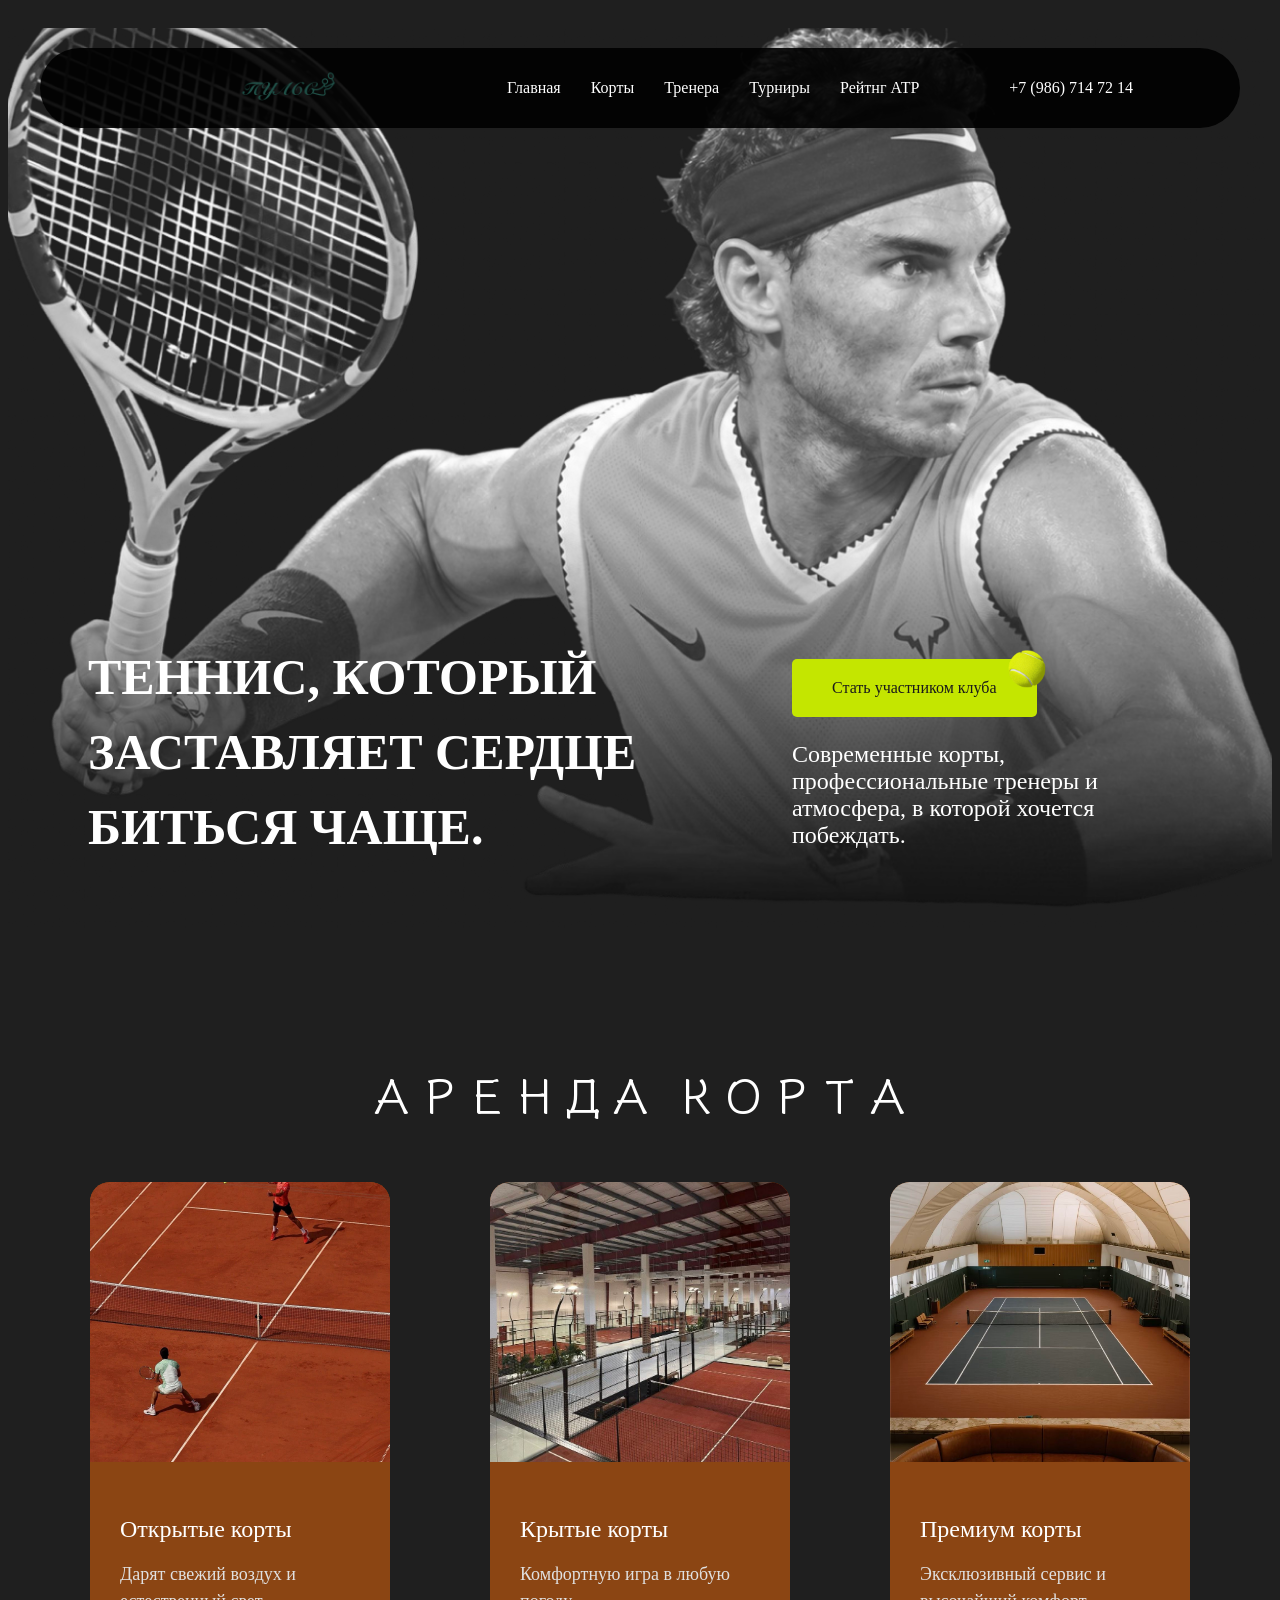
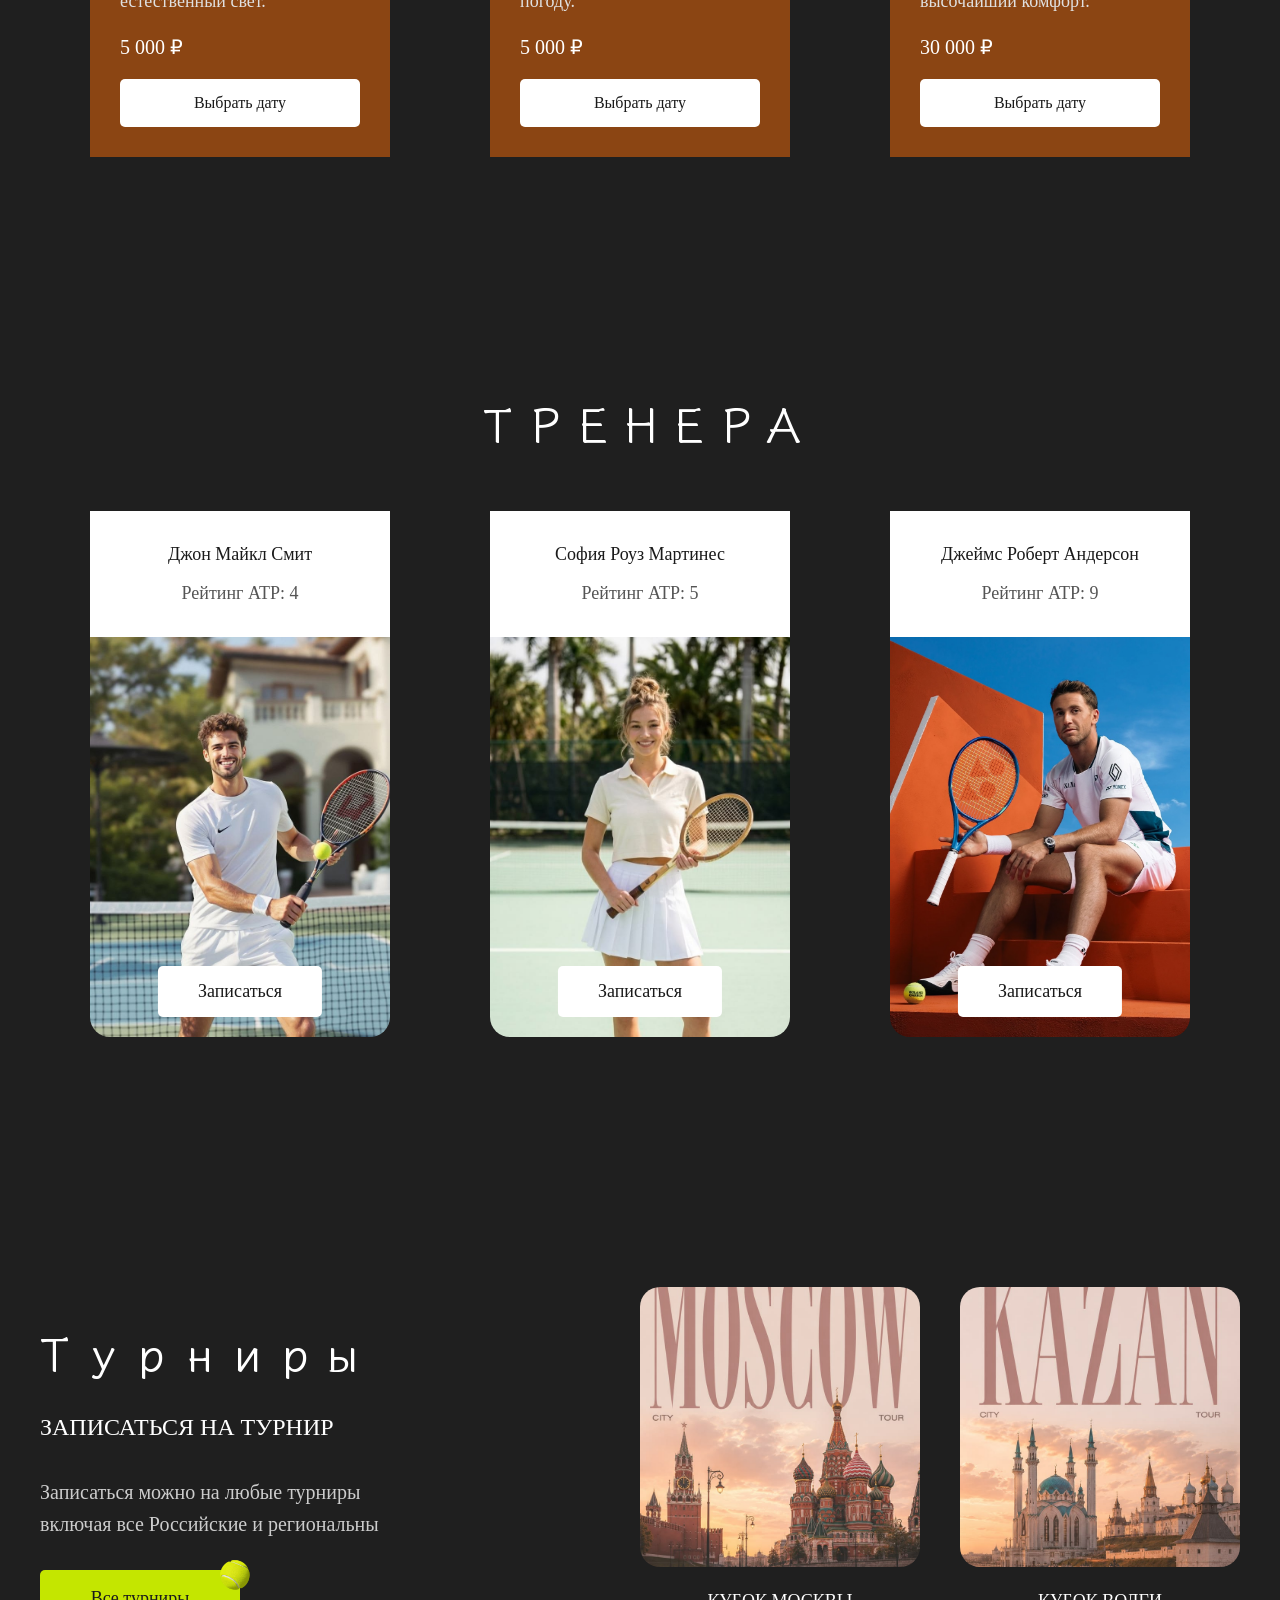
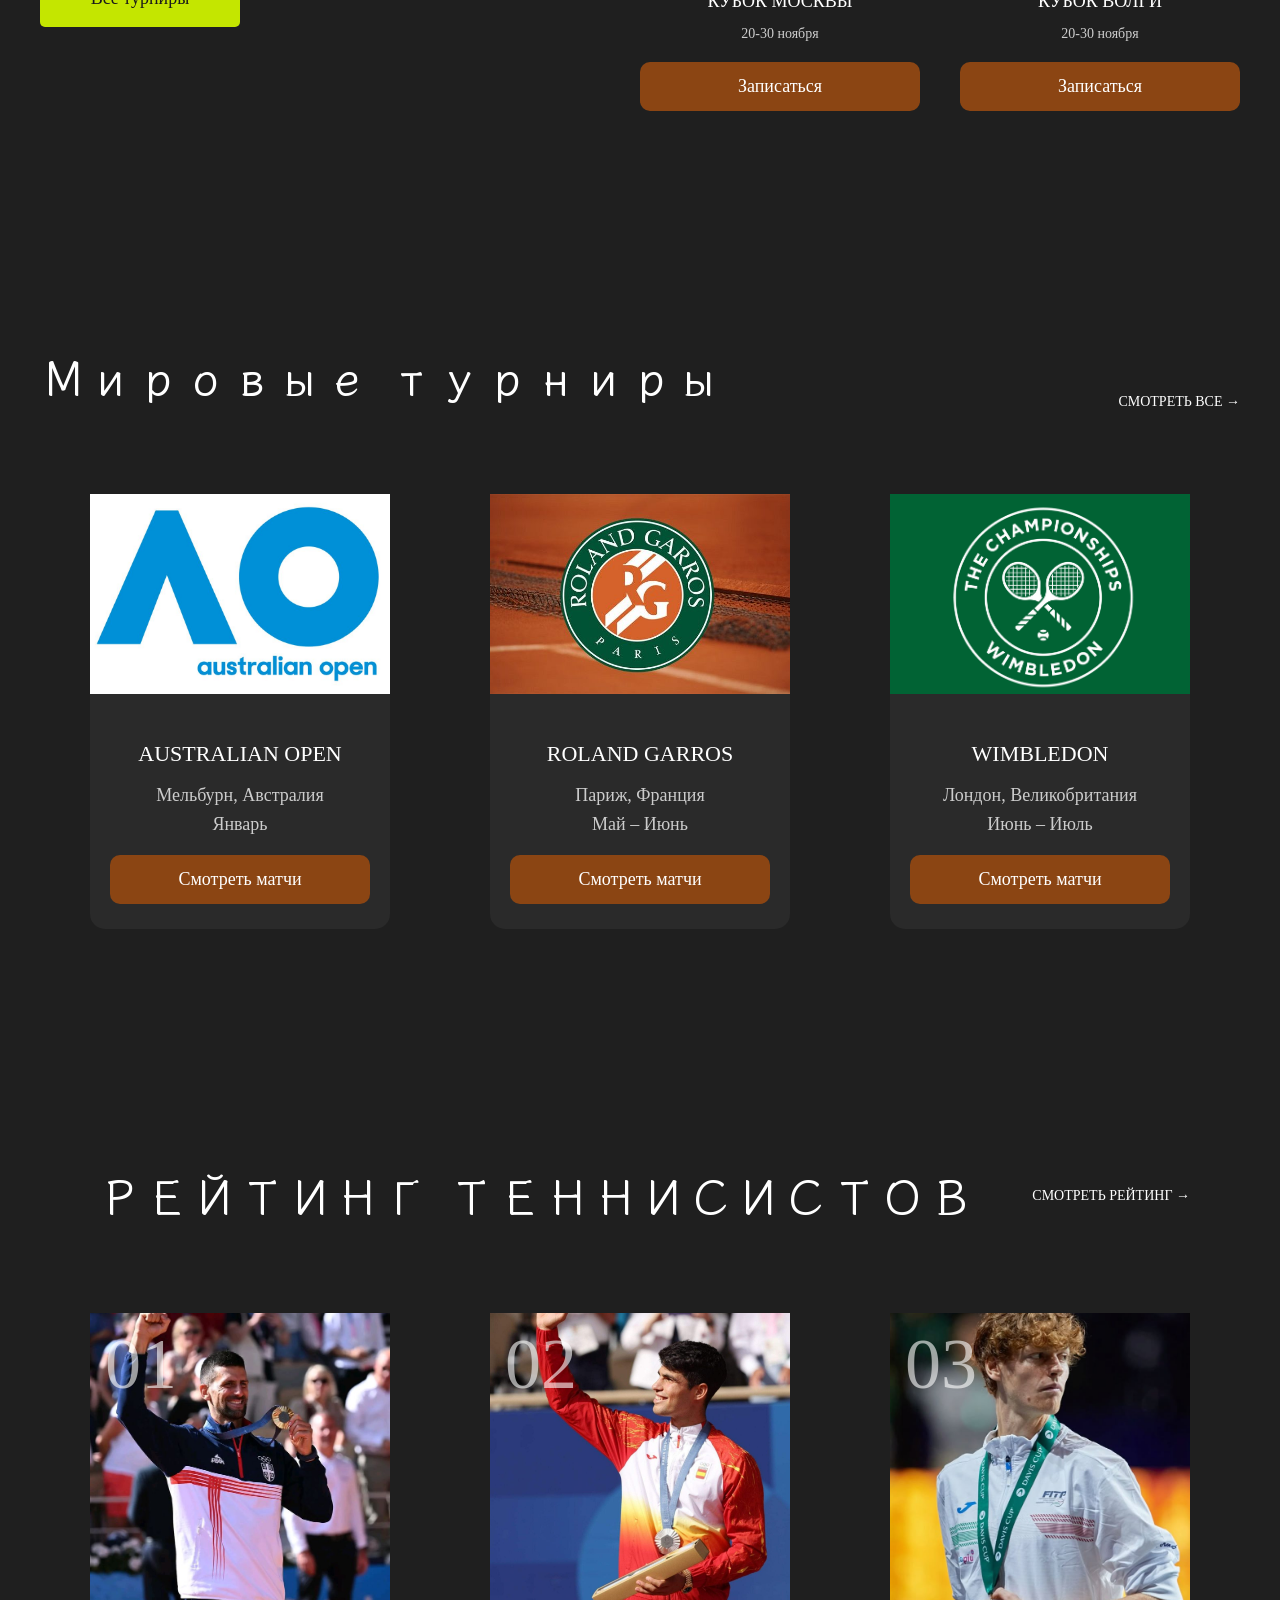
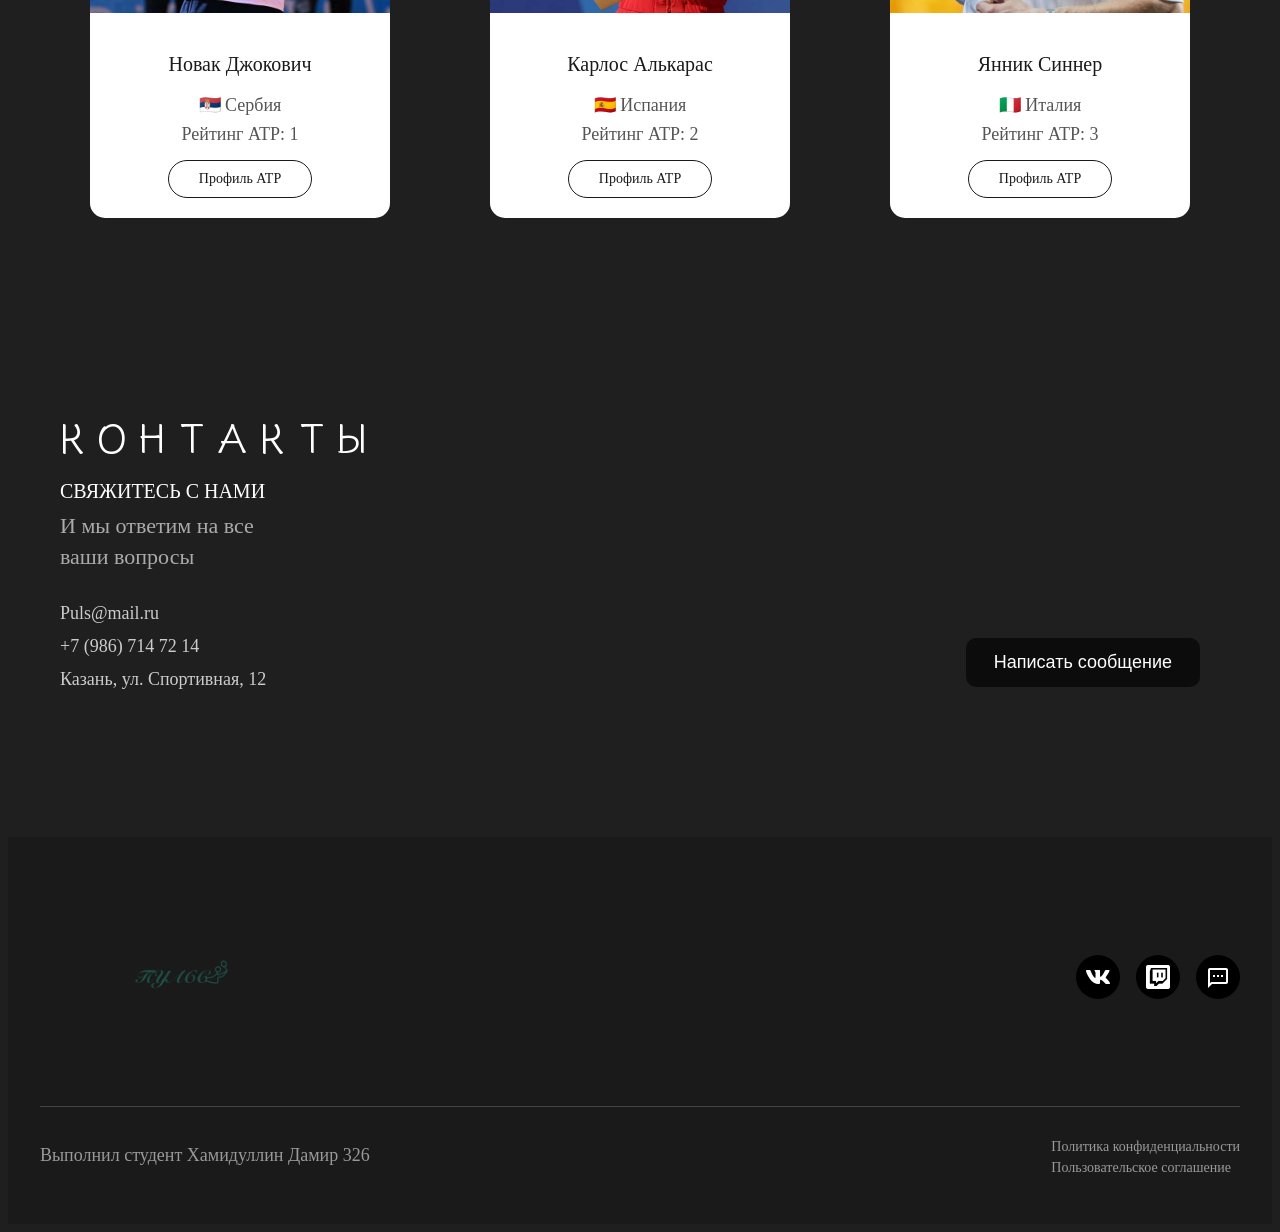
==== index.html @ cf9ab527 "first comit" ====
<!DOCTYPE html>
<html lang="ru">

<head>
    <meta charset="UTF-8">
    <meta name="viewport" content="width=device-width, initial-scale=1.0">
    <title>Пульс</title>
    <link rel="stylesheet" href="css/style.css">
    <link rel="shortcut icon" href="image/сн.png type="image/x-icon">
</head>

<body>
    <!-- шапка -->
    <header>
        <div class="shapca container">
            <div class="shapca-logo"><img src="image/сн.png" alt=""></div>

            <nav>
                <a href="#">Главная</a>
                <a href="#">Корты</a>
                <a href="#">Тренера</a>
                <a href="#">Турниры</a>
                <a href="#">Рейтнг АТP</a>
                <a href="tel:+79867147214" class="tel">+7 (986) 714 72 14</a>
            </nav>
        </div>

    </header>
    <!-- конец шапки -->

    <!-- банер -->
    <div class="baner-block">
        <div class="baner container-baner">
            <div class="baner-content">
                <h1>ТЕННИС, КОТОРЫЙ ЗАСТАВЛЯЕТ СЕРДЦЕ БИТЬСЯ ЧАЩЕ.</h1>
                <div class="baner-info"> <a href="#" class="banner-button">Стать участником клуба <img
                            src="image/bool.png" alt="мяч" class="tennis-ball"></a>
                    <p class="banner-description">Современные корты, профессиональные тренеры и атмосфера, в которой
                        хочется побеждать.</p>
                </div>
            </div>
        </div>
    </div>

    <!-- конец банера -->

    <!-- тенисные корты -->

    <div class="courts container">
        <h2 class="courts-title">АРЕНДА КОРТА</h2>
        <div class="courts-grid">

            <div class="court-card">
                <div class="court-image">
                    <img src="image/cort1.jpg" alt="">
                </div>
                <div class="court-info">
                    <h3>Открытые корты</h3>
                    <p>Дарят свежий воздух и естественный свет.</p>
                    <div class="court-price">5 000 ₽</div>
                    <a href="#" class="court-button">Выбрать дату</a>
                </div>
            </div>

            <div class="court-card">
                <div class="court-image">
                    <img src="image/cort2.jpg" alt="">
                </div>
                <div class="court-info">
                    <h3>Крытые корты</h3>
                    <p>Комфортную игра в любую погоду.</p>
                    <div class="court-price">5 000 ₽</div>
                    <a href="#" class="court-button">Выбрать дату</a>
                </div>
            </div>

            <div class="court-card">
                <div class="court-image">
                    <img src="image/cort3.jpg" alt="">
                </div>
                <div class="court-info">
                    <h3>Премиум корты</h3>
                    <p>Эксклюзивный сервис и высочайший комфорт.</p>
                    <div class="court-price">30 000 ₽</div>
                    <a href="#" class="court-button">Выбрать дату</a>
                </div>
            </div>
        </div>
    </div>
    <!-- конец кортов -->

    <!-- тренера -->
    <div class="coaches container">
        <h2 class="coaches-title">ТРЕНЕРА</h2>
        <div class="coaches-grid">

            <div class="coach-card">
                <div class="coach-info">
                    <h3>Джон Майкл Смит</h3>
                    <p>Рейтинг ATP: 4</p>
                </div>
                <div class="coach-image">
                    <img src="image/coach1.jpg" alt="">
                    <a href="#" class="coach-button">Записаться</a>
                </div>
            </div>

            <div class="coach-card">
                <div class="coach-info">
                    <h3>София Роуз Мартинес</h3>
                    <p>Рейтинг ATP: 5</p>
                </div>
                <div class="coach-image">
                    <img src="image/coach2.jpg" alt="">
                    <a href="#" class="coach-button">Записаться</a>
                </div>
            </div>

            <div class="coach-card">
                <div class="coach-info">
                    <h3>Джеймс Роберт Андерсон</h3>
                    <p>Рейтинг ATP: 9</p>
                </div>
                <div class="coach-image">
                    <img src="image/coach3.png" alt="">
                    <a href="#" class="coach-button">Записаться</a>
                </div>
            </div>
        </div>
    </div>

    <!-- конец тренеров -->


    <!-- записться на турнир -->

    <div class="tournaments container">
        <div class="tournaments-content">
            <div class="tournaments-left">
                <h2 class="tournaments-title">Турниры</h2>
                <h3 class="tournaments-subtitle">ЗАПИСАТЬСЯ НА ТУРНИР</h3>
                <p>Записаться можно на любые турниры включая все Российские и региональны</p>
                <a href="#" class="tournaments-button">
                    Все турниры
                    <img src="image/bool.png" alt="" class="tournaments-ball">
                </a>
            </div>

            <div class="tournaments-cards">
                <div class="tournament-card">
                    <div class="tournament-image">
                        <img src="image/mosvow.jpg" alt="">
                    </div>
                    <h4>КУБОК МОСКВЫ</h4>
                    <p>20-30 ноября</p>
                    <a href="#" class="tournament-button">Записаться</a>
                </div>

                <div class="tournament-card">
                    <div class="tournament-image">
                        <img src="image/kazan.jpg" alt="">
                    </div>
                    <h4>КУБОК ВОЛГИ</h4>
                    <p>20-30 ноября</p>
                    <a href="#" class="tournament-button">Записаться</a>
                </div>
            </div>
        </div>
    </div>

    <!-- конец записи на турниры -->


    <!-- мировые турниры -->

    <div class="world-tournaments container">
        <div class="world-tournaments-header">
            <h2 class="world-tournaments-title">Мировые турниры</h2>
            <a href="#" class="world-tournaments-link">
                СМОТРЕТЬ ВСЕ →
            </a>
        </div>
        <div class="world-tournaments-grid">

            <div class="world-tournament-card">
                <div class="world-tournament-image">
                    <img src="image/australia.jpg" alt="">
                </div>
                <div class="world-tournament-info">
                    <h3>AUSTRALIAN OPEN</h3>
                    <p>Мельбурн, Австралия</p>
                    <div class="tournament-date">Январь</div>
                    <a href="#" class="world-tournament-button">Смотреть матчи</a>
                </div>
            </div>

            <div class="world-tournament-card">
                <div class="world-tournament-image">
                    <img src="image/garros.jpg" alt="">
                </div>
                <div class="world-tournament-info">
                    <h3>ROLAND GARROS</h3>
                    <p>Париж, Франция</p>
                    <div class="tournament-date">Май – Июнь</div>
                    <a href="#" class="world-tournament-button">Смотреть матчи</a>
                </div>
            </div>

            <div class="world-tournament-card">
                <div class="world-tournament-image">
                    <img src="image/wimboldon.png" alt="">
                </div>
                <div class="world-tournament-info">
                    <h3>WIMBLEDON</h3>
                    <p>Лондон, Великобритания</p>
                    <div class="tournament-date">Июнь – Июль</div>
                    <a href="#" class="world-tournament-button">Смотреть матчи</a>
                </div>
            </div>
        </div>
    </div>

    <!-- конец мировых турниров -->


    <!-- рейтинг теннисистов -->
    <div class="rating container">
        <div class="rating-header">
            <h2 class="rating-title">Рейтинг теннисистов</h2>
            <a href="https://www.atptour.com/en/rankings/singles" class="rating-link">
                СМОТРЕТЬ РЕЙТИНГ →
            </a>
        </div>
        <div class="rating-grid">

            <div class="rating-card">
                <div class="rating-image">
                    <div class="rating-number">01</div>
                    <img src="image/plaer1.jpg" alt="">
                </div>
                <div class="rating-info">
                    <h3>Новак Джокович</h3>
                    <p>🇷🇸 Сербия</p>
                    <div class="atp-rating">Рейтинг ATP: 1</div>
                    <a href="https://www.atptour.com/en/players/novak-djokovic/d643/overview"
                        class="rating-button">Профиль ATP</a>
                </div>
            </div>

            <div class="rating-card">
                <div class="rating-image">
                    <div class="rating-number">02</div>
                    <img src="image/player2.jpg" alt="">
                </div>
                <div class="rating-info">
                    <h3>Карлос Алькарас</h3>
                    <p>🇪🇸 Испания</p>
                    <div class="atp-rating">Рейтинг ATP: 2</div>
                    <a href="https://www.atptour.com/en/players/carlos-alcaraz/a0e2/overview"
                        class="rating-button">Профиль ATP</a>
                </div>
            </div>

            <div class="rating-card">
                <div class="rating-image">
                    <div class="rating-number">03</div>
                    <img src="image/player3.jpg" alt="">
                </div>
                <div class="rating-info">
                    <h3>Янник Синнер</h3>
                    <p>🇮🇹 Италия</p>
                    <div class="atp-rating">Рейтинг ATP: 3</div>
                    <a href="https://www.atptour.com/en/players/jannik-sinner/s0ag/overview"
                        class="rating-button">Профиль ATP</a>
                </div>
            </div>

        </div>
    </div>
    <!-- конец рейтинга -->

    <!-- контакты -->
    <div class="contacts container">
        <div class="contacts-info">
            <h2 class="contacts-title">Контакты</h2>
            <p class="contacts-subtitle">Свяжитесь с нами</p>
            <p class="contacts-description">И мы ответим на все<br>ваши вопросы</p>
            <ul class="contacts-details">
                <li><a href="mailto:Puls@mail.ru">Puls@mail.ru</a></li>
                <li><a href="tel:+79867147214">+7 (986) 714 72 14</a></li>
                <li>Казань, ул. Спортивная, 12</li>
            </ul>
        </div>
        <div class="contacts-image">
            <video src="video/tenis.mp4" autoplay muted loop playsinline></video>
            <button class="contacts-btn">Написать сообщение</button>
        </div>
    </div>

    <!-- конец контактов -->

    <!-- подвал -->

    <footer class="footer">
        <div class="footer-top container">
            <a href="#" class="footer-logo">
                <img src="image/сн.png" alt="" class="footer-logo-img">
            </a>
            <div class="footer-socials">
                <a href="#" class="social-link">
                    <img src="image/vc.png" alt="">
                </a>
                <a href="#" class="social-link">
                    <img src="image/twich.png" alt="">
                </a>
                <a href="#" class="social-link">
                    <img src="image/sms.png" alt="">
                </a>
            </div>
        </div>
        <div class="footer-bottom container">
            <p class="footer-author">Выполнил студент Хамидуллин Дамир 326</p>
            <div class="footer-links">
                <a href="polit/Политика-конфиденциальноси.docx" class="footer-privacy" download>Политика
                    конфиденциальности</a><br>
                <a href="polit/Пользовательское-соглашение.docx" class="footer-privacy" download>Пользовательское
                    соглашение</a>
            </div>
        </div>
    </footer>

    <!-- конец подвала -->

</body>

</html>
---- css/style.css ----
* {
    box-sizing: border-box;
    text-decoration: none;
    transition: 0.5s;
    scroll-behavior: smooth;
}

.container {
    max-width: 1200px;
    margin: 0 auto;
}

@font-face {
    font-family: 'Inter';
    src: url(../fonts/inter/Inter-Thin.otf);
    src: url(../fonts/inter/Inter-ThinItalic.otf);
    src: url(../fonts/inter/Inter-ExtraLight.otf);
    src: url(../fonts/inter/Inter-ExtraLightItalic.otf);
    src: url(../fonts/inter/Inter-Light.otf);
    src: url(../fonts/inter/Inter-LightItalic.otf);
    src: url(../fonts/inter/Inter-Regular.otf);
    src: url(../fonts/inter/Inter-Italic.otf);
    src: url(../fonts/inter/Inter-Medium.otf);
    src: url(../fonts/inter/Inter-MediumItalic.otf);
    src: url(../fonts/inter/Inter-SemiBold.otf);
    src: url(../fonts/inter/Inter-SemiBoldItalic.otf);
    src: url(../fonts/inter/Inter-Bold.otf);
    src: url(../fonts/inter/Inter-BoldItalic.otf);
    src: url(../fonts/inter/Inter-ExtraBold.otf);
    src: url(../fonts/inter/Inter-ExtraBoldItalic.otf);
    src: url(../fonts/inter/Inter-Black.otf);
    src: url(../fonts/inter/Inter-BlackItalic.otf);
}

@font-face {
    font-family: 'Montserrat';
    src: url(../fonts/montserrat-2/Montserrat-ExtraLight.ttf);
    src: url(../fonts/montserrat-2/Montserrat-ExtraLightItalic.ttf);
    src: url(../fonts/montserrat-2/Montserrat-Light.ttf);
    src: url(../fonts/montserrat-2/Montserrat-LightItalic.ttf);
    src: url(../fonts/montserrat-2/Montserrat-Regular.ttf);
    src: url(../fonts/montserrat-2/Montserrat-Italic.ttf);
    src: url(../fonts/montserrat-2/Montserrat-Medium.ttf);
    src: url(../fonts/montserrat-2/Montserrat-MediumItalic.ttf);
    src: url(../fonts/montserrat-2/Montserrat-SemiBold.ttf);
    src: url(../fonts/montserrat-2/Montserrat-SemiBoldItalic.ttf);
    src: url(../fonts/montserrat-2/Montserrat-Bold.ttf);
    src: url(../fonts/montserrat-2/Montserrat-BoldItalic.ttf);
    src: url(../fonts/montserrat-2/Montserrat-ExtraBold.ttf);
    src: url(../fonts/montserrat-2/Montserrat-ExtraBoldItalic.ttf);
    src: url(../fonts/montserrat-2/Montserrat-Black.ttf);
    src: url(../fonts/montserrat-2/Montserrat-BlackItalic.ttf);
}

@font-face {
    font-family:'lansui' ;
    src: url(../fonts/font-2/Iansui-Regular.ttf);
}

h2, .tournaments-title, .rating-title{
    font-family:'lansui' ;
}

h1{
    font-family: 'Montserrat';
}

.container-baner {
    max-width: 1600px;
    margin: 0 auto;
}

body {
    font-family: 'Inter';
    background-color: #1F1F1F;
}

/* шапка */

header {
    display: flex;
    justify-content: center;
    padding-top: 20px;
}

.shapca {
    display: flex;
    justify-content: center;
    align-items: center;
    background-color: rgba(0, 0, 1, 0.9);
    width: 1200px;
    height: 80px;
    border-radius: 50px;
    margin: 20px auto 0;
    position: fixed;
    z-index: 500;
}

.shapca-logo img {
    width: 300px;
    margin-left: 0;
    height: auto;
    object-fit: contain;
}

nav {
    display: flex;
    justify-content: center;
    align-items: center;
    gap: 30px;
    margin-left: 60px;
}

nav a:hover{
     transform: translateY(-3px);
}

.shapca a {
    color: white;
    display: flex;
    align-items: center;
}

.tel {
    margin-left: 60px;
}

/* конец шапки */

/* банер */
.baner-block {
    background-image: url('../image/baner.png');
    background-repeat: no-repeat;
    background-size: cover;
    background-position: center;
    width: 100%;
    height: 100vh;
    display: flex;
    align-items: center;
    justify-content: center;
}

.baner {
    height: 1000px;
    display: flex;
    align-items: flex-end;
    padding: 0 80px 80px;
}

.baner-content {
    display: flex;
    justify-content: space-between;
    align-items: flex-end;
    width: 100%;
}

.baner-content h1 {
    font-size: 50px;
    line-height: 150%;
    color: white;
    width: 800px;
}

.baner-info {
    display: flex;
    flex-direction: column;
    align-items: flex-start;
    max-width: 400px;
    margin-bottom: 25px;
}

.banner-button {
    display: inline-block;
    padding: 20px 40px;
    background-color: #c4e600;
    color: #1a1a1a;
    font-size: 16px;
    font-weight: 200;
    border-radius: 5px;
    position: relative;
}

.tennis-ball {
    position: absolute;
    top: -15px;
    right: -15px;
    width: 50px;
    height: 50px;
    object-fit: contain;
}

.banner-button:hover {
    background-color: #d4f610;
    transform: translateY(-2px);
    box-shadow: 0 5px 20px rgba(196, 230, 0, 0.4);
}

.banner-button:hover .tennis-ball {
    transform: translateY(-3px) rotate(1000deg);
}

.banner-description {
    font-size: 24px;
    color: #ffffff;
}

/* конец банера */


/* корты */

.courts {
    padding: 100px 0;
    text-align: center;
}

.courts-title {
    font-size: 48px;
    font-weight: 400;
    color: #ffffff;
    margin-bottom: 60px;
    text-transform: uppercase;
}

.courts-grid {
    display: flex;
    justify-content: center;
    gap: 100px;
    flex-wrap: wrap;
}

.court-card {
    background-color: #8B4513;
    border-radius: 20px 20px 0 0;
    overflow: hidden;
    width: 300px;
    text-align: left;
}

.court-image {
    width: 100%;
    height: 280px;
    overflow: hidden;
}

.court-image img {
    width: 100%;
    height: 100%;
    object-fit: cover;
    display: block;
}

.court-info {
    padding: 30px;
}

.court-info h3 {
    font-size: 24px;
    font-weight: 400;
    color: #ffffff;
    margin-bottom: 10px;
}

.court-info p {
    font-size: 18px;
    color: #e0e0e0;
    line-height: 1.5;
    margin-bottom: 20px;
    min-height: 50px;
}

.court-price {
    font-size: 20px;
    font-weight: 300;
    color: #ffffff;
    margin-bottom: 20px;
}

.court-button {
    display: block;
    width: 100%;
    padding: 15px;
    background-color: #ffffff;
    color: #1a1a1a;
    text-align: center;
    font-size: 16px;
    font-weight: 200;
    border-radius: 5px;
}

.court-button:hover {
    background-color: #c4e600;
    transform: translateY(-2px);
}

/* конец кортов */


/* тренера */

.coaches {
    padding: 100px 0;
    text-align: center;
}

.coaches-title {
    font-size: 48px;
    font-weight: 400;
    color: #ffffff;
    margin-bottom: 60px;
    text-transform: uppercase;
}

.coaches-grid {
    display: flex;
    justify-content: center;
    gap: 100px;
    flex-wrap: wrap;
}

.coach-card {
    width: 300px;
    overflow: hidden;
    border-radius: 0 0 20px 20px;
}

.coach-info {
    background-color: #ffffff;
    padding: 15px 20px;
    text-align: center;
}

.coach-info h3 {
    font-size: 18px;
    font-weight:400;
    color: #1a1a1a;
    margin-bottom: 5px;
}

.coach-info p {
    font-size: 18px;
    color: #555555;
}

.coach-image {
    position: relative;
    width: 100%;
    height: 400px;
    overflow: hidden;
}

.coach-image img {
    width: 100%;
    height: 100%;
    object-fit: cover;
    object-position: top;
    display: block;
}

.coach-button {
    position: absolute;
    bottom: 20px;
    left: 50%;
    transform: translateX(-50%);
    padding: 15px 40px;
    background-color: #ffffff;
    color: #1a1a1a;
    font-size: 18px;
    font-weight: 200;
    border-radius: 5px;
}

.coach-button:hover {
    background-color: #c4e600;
    transform: translateX(-50%) translateY(-2px);
}

/* конец тренеров */

/* записаться на турнир */

.tournaments {
    margin-top: 50px;
    padding: 100px 0;
}

.tournaments-content {
    display: flex;
    justify-content: space-between;
    align-items: flex-start;
    gap: 60px;
}

.tournaments-left {
    flex: 1;
    text-align: left;
    display: flex;
    flex-direction: column;
}

.tournaments-title {
    font-size: 48px;
    margin-left: -10px;
    font-weight: 400;
    color: #ffffff;
    margin-bottom: 10px;
}


.tournaments-subtitle {
    font-size: 24px;
    font-weight: 400;
    color: #ffffff;
    margin-bottom: 15px;
    text-transform: uppercase;
}

.tournaments-left p {
    font-size: 20px;
    color: #cccccc;
    line-height: 1.6;
    margin-bottom: 30px;
    max-width: 350px;
}

.tournaments-button {
    position: relative;
    padding: 18px 36px;
    background-color: #c4e600;
    color: #1a1a1a;
    font-size: 18px;
    font-weight: 200;
    border-radius: 5px;
    margin-top: auto;
    width: 200px;
    text-align: center;
}

.tournaments-button:hover {
    background-color: #d4f610;
    transform: translateY(-2px);
}

.tournaments-ball {
    position: absolute;
    top: -15px;
    right: -15px;
    width: 40px;
    height: 40px;
}

.tournaments-button:hover .tournaments-ball {
    transform: translateY(-3px) rotate(1000deg);
}

.tournaments-cards {
    flex: 1;
    display: flex;
    gap: 40px;
}

.tournament-card {
    width: 280px;
    text-align: center;
}

.tournament-image {
    width: 100%;
    height: 280px;
    border-radius: 20px;
    overflow: hidden;
    margin-bottom: 20px;
}

.tournament-image img {
    width: 100%;
    height: 100%;
    object-fit: cover;
    display: block;
}

.tournament-card h4 {
    font-size: 18px;
    font-weight: 300;
    color: #ffffff;
    margin-bottom: 8px;
    text-transform: uppercase;
}

.tournament-card p {
    font-size: 14px;
    color: #cccccc;
    margin-bottom: 20px;
}

.tournament-button {
    display: block;
    width: 100%;
    padding: 14px;
    background-color: #8B4513;
    color: #ffffff;
    text-align: center;
    font-size: 18px;
    font-weight: 200;
    border-radius: 10px;
}

.tournament-button:hover {
    background-color: #a0522d;
}

/* конец записи на турнир */

/* мировые турниры */

.world-tournaments {
    padding: 100px 0;
}

.world-tournaments-header {
    display: flex;
    justify-content: space-between;
    align-items: center;
    margin-bottom: 50px;
}

.world-tournaments-title {
    font-size: 48px;
    margin-right: 40px;
    font-weight: 400;
    color: #ffffff;
    
}

.world-tournaments-link {
    display: flex;
    align-items: center;
    gap: 10px;
    color: #ffffff;
    margin-top: 50px;
    font-size: 14px;
}

.world-tournaments-link:hover {
    color: #c4e600;
}

.world-tournaments-grid {
    display: flex;
    justify-content: center;
    gap: 100px;
    flex-wrap: wrap;
}

.world-tournament-card {
    width: 300px;
    background-color: #2a2a2a;
    border-radius: 15px;
}

.world-tournament-image {
    height: 200px;
    overflow: hidden;
}

.world-tournament-image img {
    width: 100%;
    height: 100%;
    object-fit: cover;
    display: block;
}

.world-tournament-info {
    padding: 25px 20px;
    text-align: center;
}

.world-tournament-info h3 {
    font-size: 22px;
    font-weight: 300;
    color: #ffffff;
    margin-bottom: 10px;
    text-transform: uppercase;
}

.world-tournament-info p {
    font-size: 18px;
    color: #cccccc;
    margin-bottom: 8px;
}

.tournament-date {
    font-size: 18px;
    color: #cccccc;
    margin-bottom: 20px;
}

.world-tournament-button {
    display: block;
    padding: 14px;
    background-color: #8B4513;
    color: #ffffff;
    text-align: center;
    font-size: 18px;
    font-weight: 200;
    border-radius: 10px;
}

.world-tournament-button:hover {
    background-color: #a0522d;
}

/* конец мировых турниров */

/* рейтинг тенисистов */

.rating {
    padding: 100px 0;
}

.rating-header {
    display: flex;
    justify-content: space-between;
    align-items: center;
    margin-bottom: 50px;
}

.rating-title {
    font-size: 48px;
    font-weight: 400;
    color: #ffffff;
    text-transform: uppercase;
    text-align: center;
    flex: 1;
}

.rating-link {
    display: flex;
    align-items: center;
    gap: 10px;
    color: #ffffff;
    font-size: 14px;
    margin-right: 50px;
}

.rating-link:hover {
    color: #c4e600;
}

.rating-grid {
    display: flex;
    justify-content: center;
    gap: 100px;
    flex-wrap: wrap;
}

.rating-card {
    width: 300px;
    border-radius: 15px;
    background-color: #ffffff;
}

.rating-image {
    position: relative;
    height: 300px;
}

.rating-image img {
    width: 100%;
    height: 100%;
    object-fit: cover;
    display: block;
}

.rating-number {
    position: absolute;
    top: 10px;
    left: 15px;
    font-size: 72px;
    font-weight: 400;
    color: rgb(255, 255, 255, 0.6);
   
}

.rating-info {
    padding: 20px;
    text-align: center;
}

.rating-info h3 {
    font-size: 20px;
    font-weight: 300;
    color: #1a1a1a;
    margin-bottom: 8px;
}

.rating-info p {
    font-size: 18px;
    color: #555555;
    margin-bottom: 8px;
}

.atp-rating {
    font-size: 18px;
    color: #555555;
    margin-bottom: 15px;
}

.rating-button {
    display: inline-block;
    /* текст */
    padding: 10px 30px;
    background-color: transparent;
    color: #1a1a1a;
    font-size: 14px;
    font-weight: 200;
    border: 1px solid #1a1a1a;
    border-radius: 25px;
}

.rating-button:hover {
    background-color: #1a1a1a;
    color: #ffffff;
}

/* конец рейтинга */

/* контакты */

.contacts {
    display: flex;
    justify-content: space-between;
    align-items: center;
    gap: 60px;
    padding: 80px 20px;
}

.contacts-info {
    flex: 1;
    display: flex;
    flex-direction: column;
    align-items: flex-start;
    padding-left: 0;
}

.contacts-title,
.contacts-subtitle,
.contacts-description,
.contacts-details {
    margin: 0;
    padding: 0;
    text-align: left;
}

.contacts-title {
    font-size: 40px;
    margin-left: -8px;
    font-weight: 300;
    text-transform: uppercase;
    color: #fff;
    margin-bottom: 20px;
}

.contacts-subtitle {
    font-size: 20px;
    font-weight: 300;
    text-transform: uppercase;
    color: #fff;
    margin-bottom: 8px;
}

.contacts-description {
    font-size: 22px;
    color: #aaa;
    line-height: 1.4;
    margin-bottom: 30px;
}

.contacts-details {
    list-style: none;
    display: flex;
    flex-direction: column;
    gap: 12px;
}

.contacts-details li {
    color: #ccc;
    font-size: 18px;
    margin: 0;
    padding: 0;
}

.contacts-details a {
    color: #ccc;
}

.contacts-details a:hover {
    color: #fff;
}

.contacts-image {
    flex: 1;
    position: relative;
    border-radius: 20px;
    overflow: hidden;
    aspect-ratio: 16 / 9;
    /* размер видео */
}

.contacts-image video {
    width: 100%;
    height: 100%;
    object-fit: cover;
}

.contacts-btn {
    position: absolute;
    bottom: 20px;
    right: 20px;
    background-color: rgba(0, 0, 0, 0.6);
    color: #fff;
    border: none;
    padding: 14px 28px;
    font-size: 18px;
    font-weight: 200;
    border-radius: 10px;
    cursor: pointer;
}

.contacts-btn:hover {
    background-color: rgba(0, 0, 0, 0.85);
}

/* конец контактов */

/* подвал */

.footer {
    background-color: #1a1a1a;
    color: #fff;
    padding: 40px 20px;
    margin-top: 50px;
}

.footer-top {
    display: flex;
    justify-content: space-between;
    align-items: center;
    padding-bottom: 30px;
    border-bottom: 1px solid #444;
    margin-bottom: 20px;
}

.footer-logo-img {
    width: 300px;
    margin-left: 0;
    height: auto;
    object-fit: contain;
}

.footer-socials {
    display: flex;
    gap: 16px;
}

.social-link {
    width: 44px;
    height: 44px;
    border-radius: 50%;
    background-color: #000000;
    display: flex;
    align-items: center;
    justify-content: center;
}

.social-link:hover {
    background-color: #555;
    transform: translateY(-3px);
}

.footer-bottom {
    display: flex;
    justify-content: space-between;
    align-items: center;
    flex-wrap: wrap;
    gap: 10px;
}

.footer-links {
    display: flex;
    display: block;
    font-size: 18px;
}

.footer-author {
    font-size: 18px;
    color: #999;
}

.footer-privacy {
    font-size: 14px;
    color: #999;
}

.footer-privacy:hover {
    color: #fff;
}

/* конец подвала */
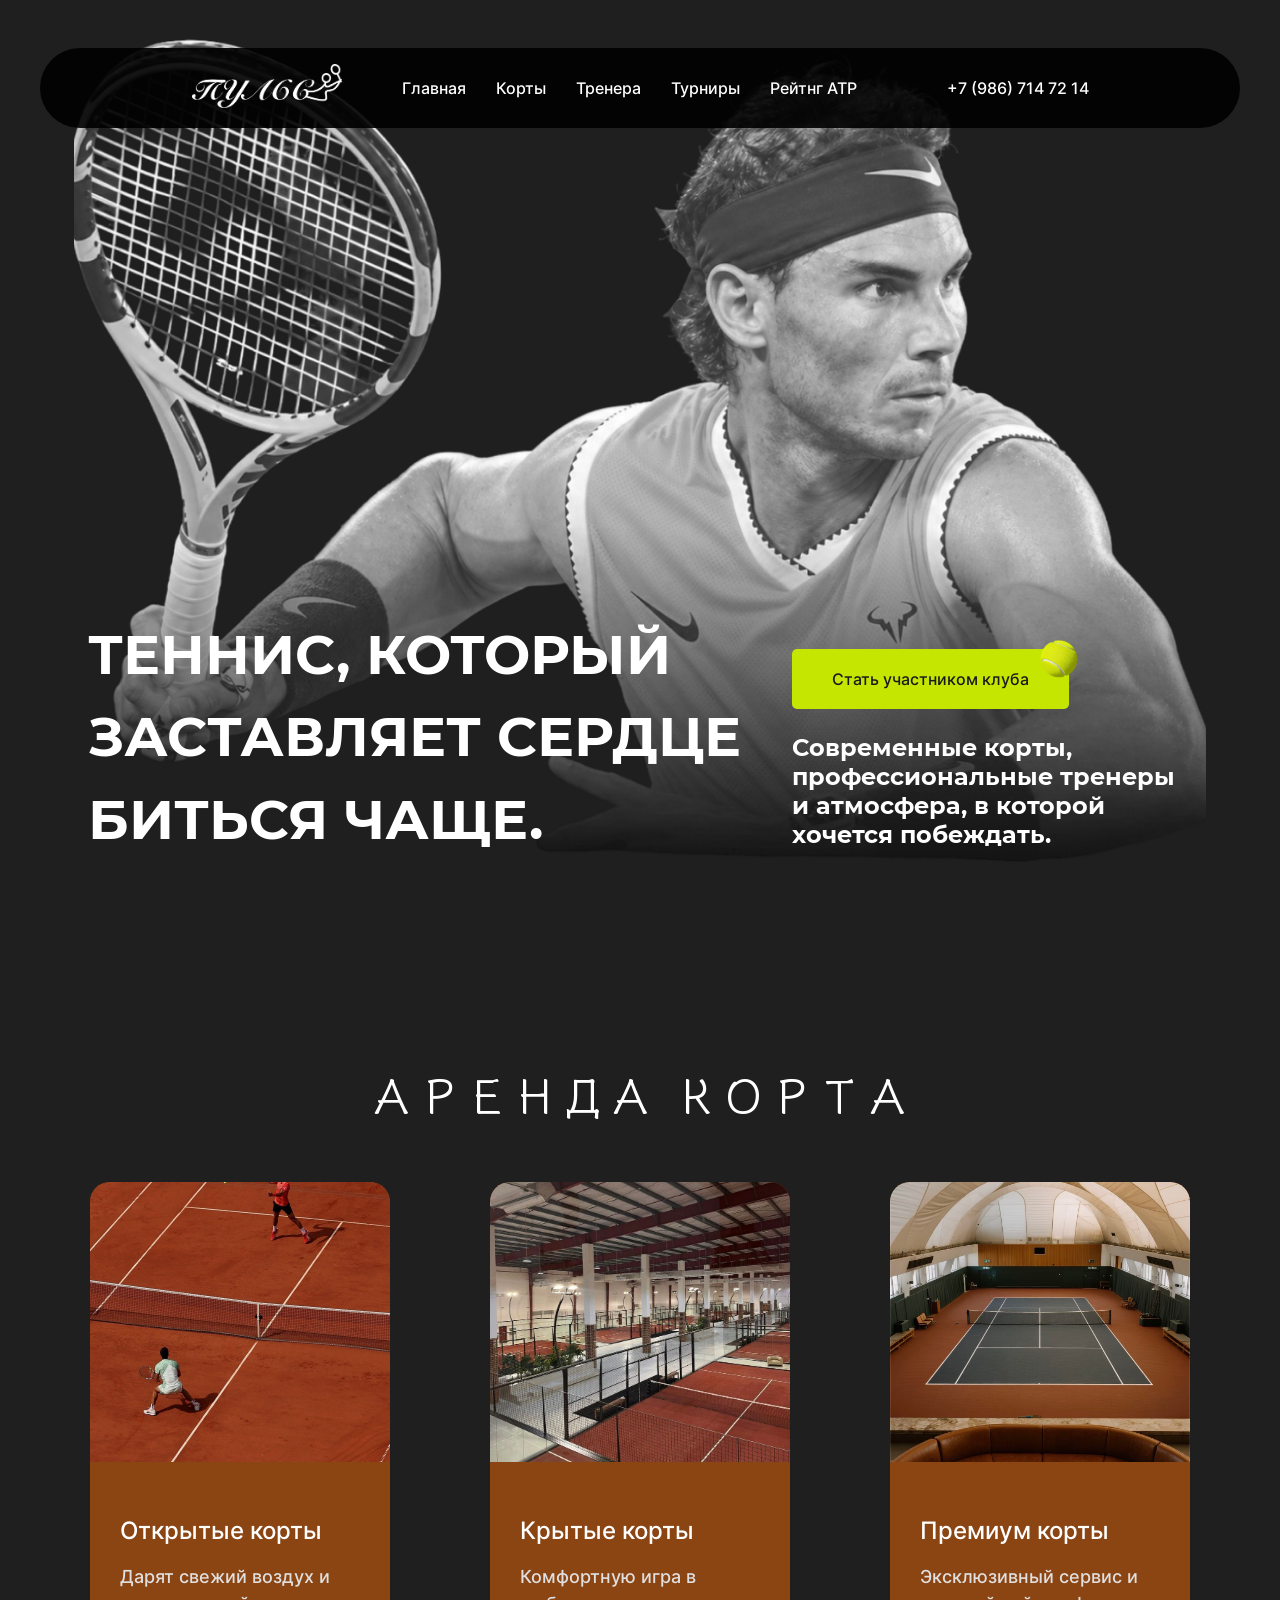
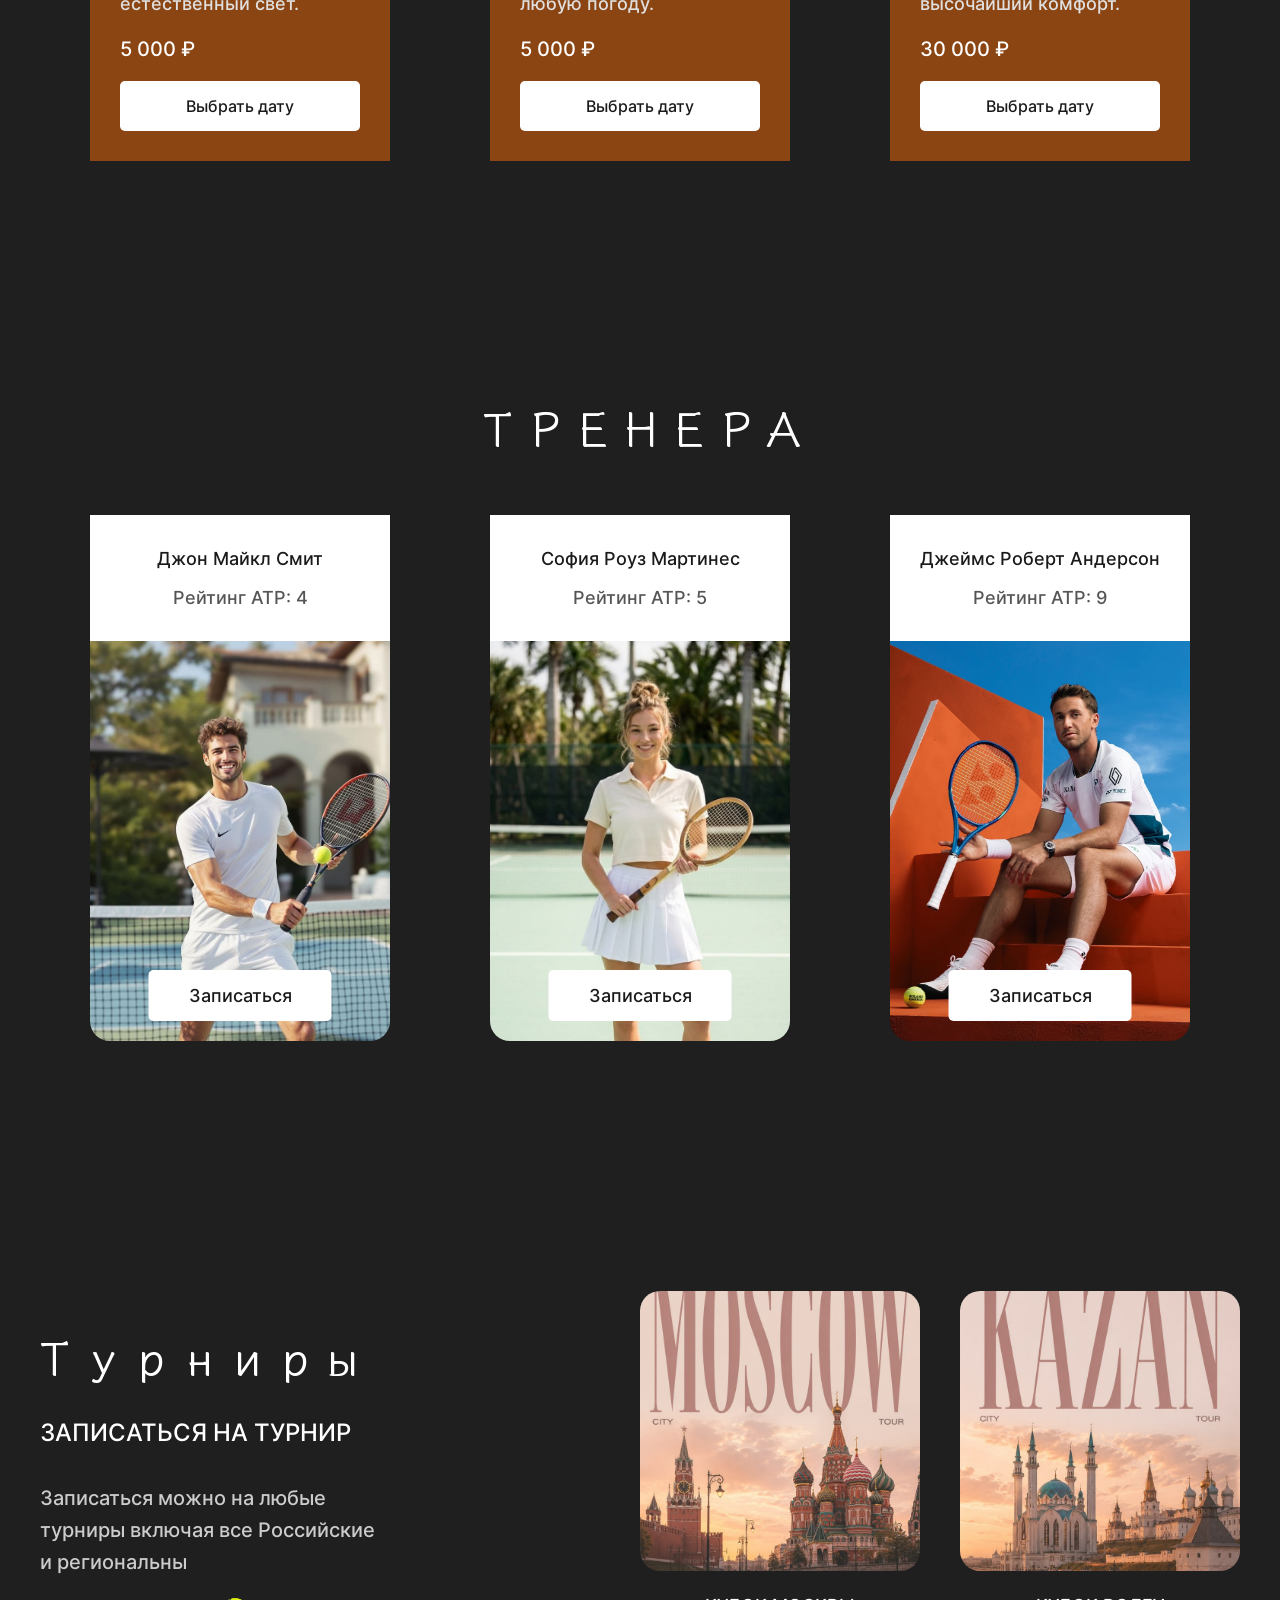
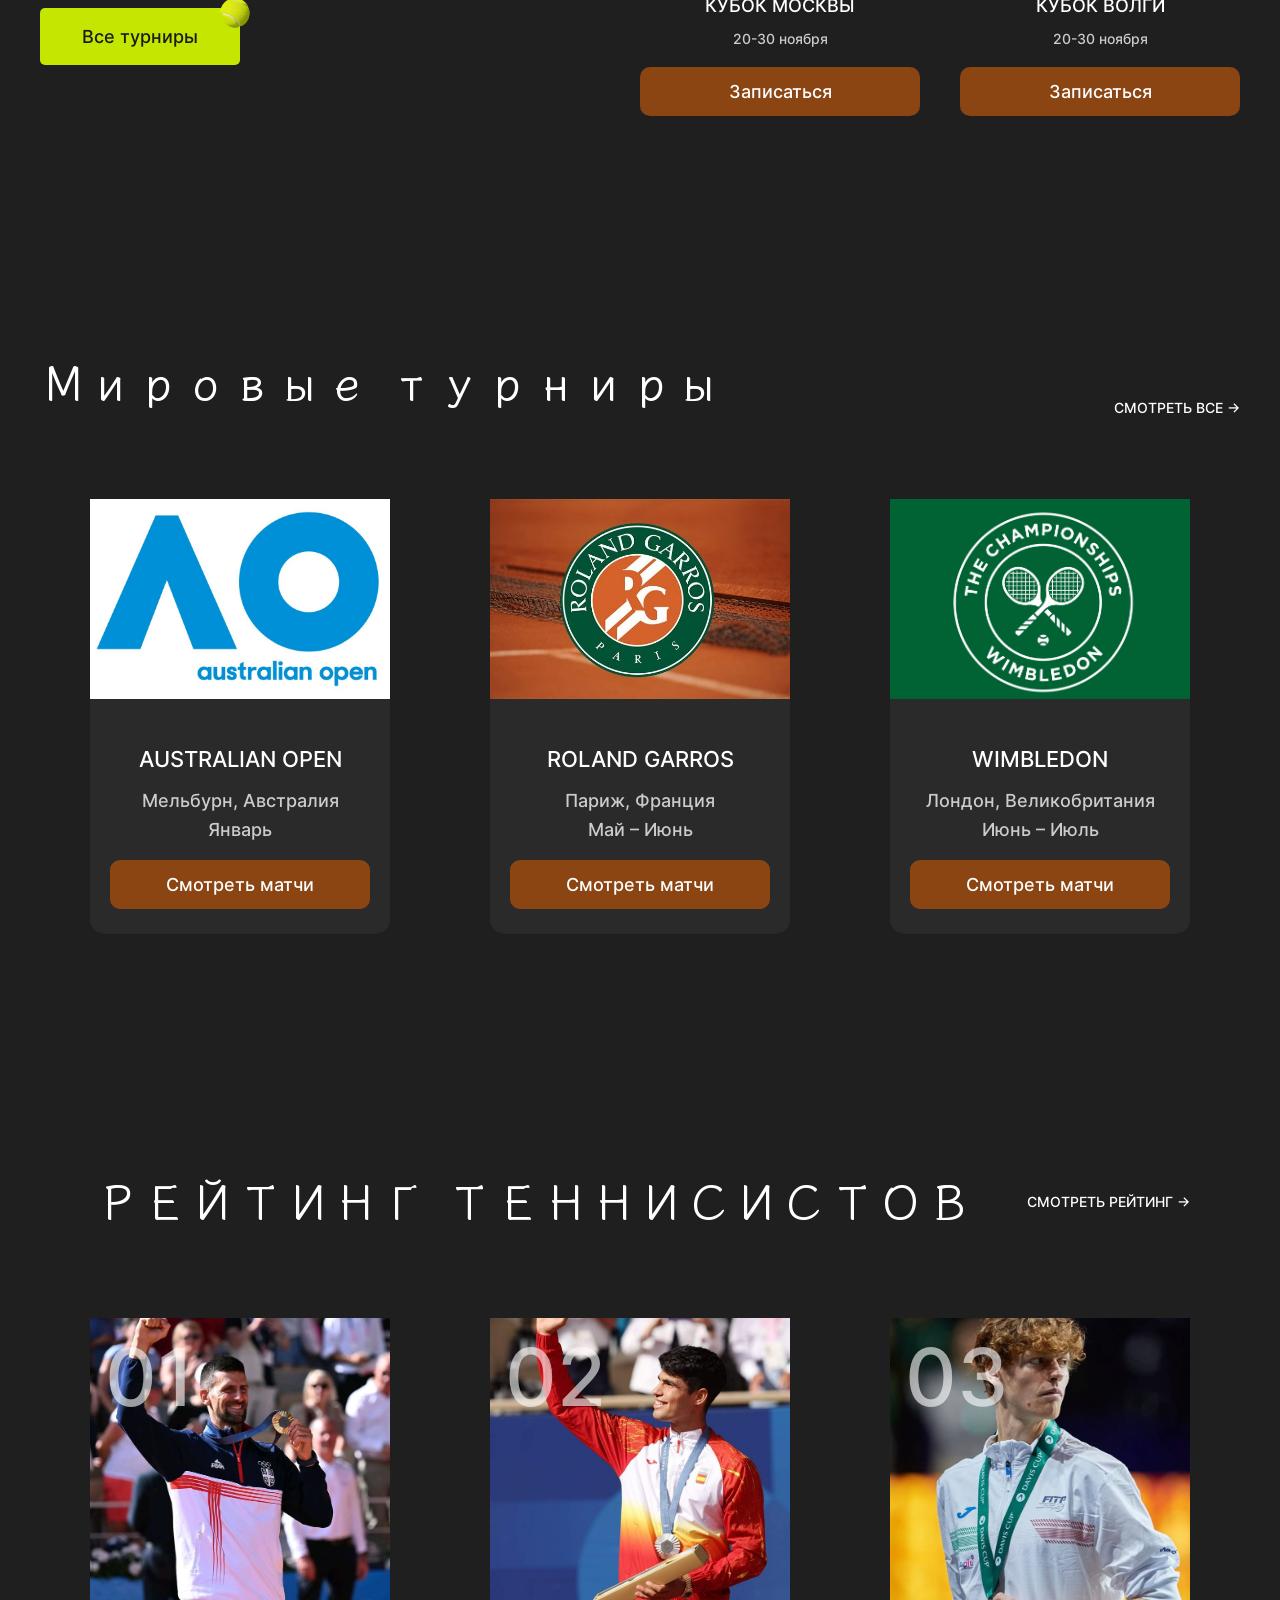
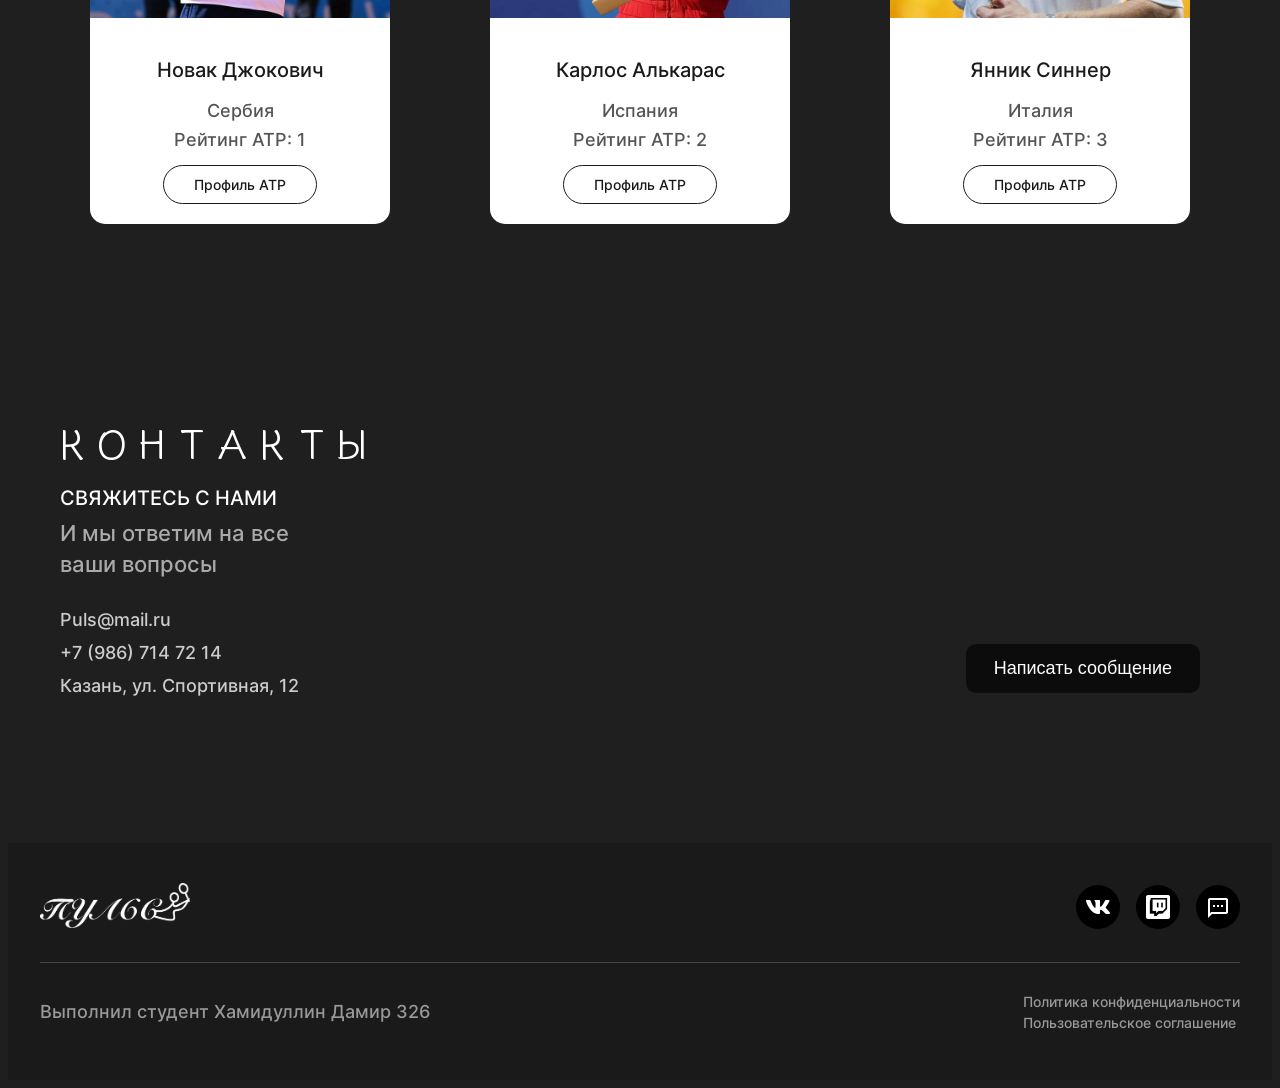
==== commit a4ac98c7: "Update styles, remove old fonts/pdf, add new assets" ====
--- a/index.html
+++ b/index.html
@@ -6,21 +6,21 @@
     <meta name="viewport" content="width=device-width, initial-scale=1.0">
     <title>Пульс</title>
     <link rel="stylesheet" href="css/style.css">
-    <link rel="shortcut icon" href="image/сн.png type="image/x-icon">
+    <link rel="shortcut icon" href="image/faw.svg" type="image/x-icon">
 </head>
 
 <body>
     <!-- шапка -->
     <header>
         <div class="shapca container">
-            <div class="shapca-logo"><img src="image/сн.png" alt=""></div>
+            <div class="shapca-logo"><img src="image/Ресурс-1.png" alt=""></div>
 
             <nav>
                 <a href="#">Главная</a>
-                <a href="#">Корты</a>
-                <a href="#">Тренера</a>
-                <a href="#">Турниры</a>
-                <a href="#">Рейтнг АТP</a>
+                <a href="#cort">Корты</a>
+                <a href="#couch">Тренера</a>
+                <a href="#tur">Турниры</a>
+                <a href="#atp">Рейтнг АТP</a>
                 <a href="tel:+79867147214" class="tel">+7 (986) 714 72 14</a>
             </nav>
         </div>
@@ -33,8 +33,8 @@
         <div class="baner container-baner">
             <div class="baner-content">
                 <h1>ТЕННИС, КОТОРЫЙ ЗАСТАВЛЯЕТ СЕРДЦЕ БИТЬСЯ ЧАЩЕ.</h1>
-                <div class="baner-info"> <a href="#" class="banner-button">Стать участником клуба <img
-                            src="image/bool.png" alt="мяч" class="tennis-ball"></a>
+                <div class="baner-info"> <a href="#con" class="banner-button">Стать участником клуба <img
+                            src="image/bool.png" alt="мяч" class="tennis-ball" ></a>
                     <p class="banner-description">Современные корты, профессиональные тренеры и атмосфера, в которой
                         хочется побеждать.</p>
                 </div>
@@ -46,7 +46,7 @@
 
     <!-- тенисные корты -->
 
-    <div class="courts container">
+    <div class="courts container" id="cort">
         <h2 class="courts-title">АРЕНДА КОРТА</h2>
         <div class="courts-grid">
 
@@ -90,7 +90,7 @@
     <!-- конец кортов -->
 
     <!-- тренера -->
-    <div class="coaches container">
+    <div class="coaches container" id="couch">
         <h2 class="coaches-title">ТРЕНЕРА</h2>
         <div class="coaches-grid">
 
@@ -134,7 +134,7 @@
 
     <!-- записться на турнир -->
 
-    <div class="tournaments container">
+    <div class="tournaments container" id="tur">
         <div class="tournaments-content">
             <div class="tournaments-left">
                 <h2 class="tournaments-title">Турниры</h2>
@@ -224,7 +224,7 @@
 
 
     <!-- рейтинг теннисистов -->
-    <div class="rating container">
+    <div class="rating container" id="atp">
         <div class="rating-header">
             <h2 class="rating-title">Рейтинг теннисистов</h2>
             <a href="https://www.atptour.com/en/rankings/singles" class="rating-link">
@@ -240,7 +240,7 @@
                 </div>
                 <div class="rating-info">
                     <h3>Новак Джокович</h3>
-                    <p>🇷🇸 Сербия</p>
+                    <p>Сербия</p>
                     <div class="atp-rating">Рейтинг ATP: 1</div>
                     <a href="https://www.atptour.com/en/players/novak-djokovic/d643/overview"
                         class="rating-button">Профиль ATP</a>
@@ -254,7 +254,7 @@
                 </div>
                 <div class="rating-info">
                     <h3>Карлос Алькарас</h3>
-                    <p>🇪🇸 Испания</p>
+                    <p>Испания</p>
                     <div class="atp-rating">Рейтинг ATP: 2</div>
                     <a href="https://www.atptour.com/en/players/carlos-alcaraz/a0e2/overview"
                         class="rating-button">Профиль ATP</a>
@@ -268,7 +268,7 @@
                 </div>
                 <div class="rating-info">
                     <h3>Янник Синнер</h3>
-                    <p>🇮🇹 Италия</p>
+                    <p>Италия</p>
                     <div class="atp-rating">Рейтинг ATP: 3</div>
                     <a href="https://www.atptour.com/en/players/jannik-sinner/s0ag/overview"
                         class="rating-button">Профиль ATP</a>
@@ -280,7 +280,7 @@
     <!-- конец рейтинга -->
 
     <!-- контакты -->
-    <div class="contacts container">
+    <div class="contacts container" id="con">
         <div class="contacts-info">
             <h2 class="contacts-title">Контакты</h2>
             <p class="contacts-subtitle">Свяжитесь с нами</p>
@@ -304,7 +304,7 @@
     <footer class="footer">
         <div class="footer-top container">
             <a href="#" class="footer-logo">
-                <img src="image/сн.png" alt="" class="footer-logo-img">
+                <div class="shapca-logo"><img src="image/Ресурс-1.png" alt=""></div>
             </a>
             <div class="footer-socials">
                 <a href="#" class="social-link">
--- a/css/style.css
+++ b/css/style.css
@@ -12,44 +12,16 @@
 
 @font-face {
     font-family: 'Inter';
-    src: url(../fonts/inter/Inter-Thin.otf);
-    src: url(../fonts/inter/Inter-ThinItalic.otf);
-    src: url(../fonts/inter/Inter-ExtraLight.otf);
-    src: url(../fonts/inter/Inter-ExtraLightItalic.otf);
     src: url(../fonts/inter/Inter-Light.otf);
-    src: url(../fonts/inter/Inter-LightItalic.otf);
-    src: url(../fonts/inter/Inter-Regular.otf);
-    src: url(../fonts/inter/Inter-Italic.otf);
+    /* src: url(../fonts/inter/Inter-Regular.otf); */
     src: url(../fonts/inter/Inter-Medium.otf);
-    src: url(../fonts/inter/Inter-MediumItalic.otf);
-    src: url(../fonts/inter/Inter-SemiBold.otf);
-    src: url(../fonts/inter/Inter-SemiBoldItalic.otf);
-    src: url(../fonts/inter/Inter-Bold.otf);
-    src: url(../fonts/inter/Inter-BoldItalic.otf);
-    src: url(../fonts/inter/Inter-ExtraBold.otf);
-    src: url(../fonts/inter/Inter-ExtraBoldItalic.otf);
-    src: url(../fonts/inter/Inter-Black.otf);
-    src: url(../fonts/inter/Inter-BlackItalic.otf);
 }
 
 @font-face {
     font-family: 'Montserrat';
-    src: url(../fonts/montserrat-2/Montserrat-ExtraLight.ttf);
-    src: url(../fonts/montserrat-2/Montserrat-ExtraLightItalic.ttf);
-    src: url(../fonts/montserrat-2/Montserrat-Light.ttf);
-    src: url(../fonts/montserrat-2/Montserrat-LightItalic.ttf);
     src: url(../fonts/montserrat-2/Montserrat-Regular.ttf);
-    src: url(../fonts/montserrat-2/Montserrat-Italic.ttf);
     src: url(../fonts/montserrat-2/Montserrat-Medium.ttf);
-    src: url(../fonts/montserrat-2/Montserrat-MediumItalic.ttf);
-    src: url(../fonts/montserrat-2/Montserrat-SemiBold.ttf);
-    src: url(../fonts/montserrat-2/Montserrat-SemiBoldItalic.ttf);
     src: url(../fonts/montserrat-2/Montserrat-Bold.ttf);
-    src: url(../fonts/montserrat-2/Montserrat-BoldItalic.ttf);
-    src: url(../fonts/montserrat-2/Montserrat-ExtraBold.ttf);
-    src: url(../fonts/montserrat-2/Montserrat-ExtraBoldItalic.ttf);
-    src: url(../fonts/montserrat-2/Montserrat-Black.ttf);
-    src: url(../fonts/montserrat-2/Montserrat-BlackItalic.ttf);
 }
 
 @font-face {
@@ -63,6 +35,12 @@
 
 h1{
     font-family: 'Montserrat';
+}
+
+.favicon-img {
+    width: 2200px;  
+    height: 2200px;  
+    flex: 1;
 }
 
 .container-baner {
@@ -97,7 +75,7 @@
 }
 
 .shapca-logo img {
-    width: 300px;
+    width: 150px;
     margin-left: 0;
     height: auto;
     object-fit: contain;
@@ -131,7 +109,7 @@
 .baner-block {
     background-image: url('../image/baner.png');
     background-repeat: no-repeat;
-    background-size: cover;
+    background-size: contain;
     background-position: center;
     width: 100%;
     height: 100vh;
@@ -155,8 +133,9 @@
 }
 
 .baner-content h1 {
-    font-size: 50px;
+    font-size: 55px;
     line-height: 150%;
+    font-weight: bold;
     color: white;
     width: 800px;
 }
@@ -201,7 +180,9 @@
 
 .banner-description {
     font-size: 24px;
-    color: #ffffff;
+    font-family: 'Montserrat';
+    color: #ffffff;
+     font-weight: 400;
 }
 
 /* конец банера */
@@ -676,7 +657,7 @@
     position: absolute;
     top: 10px;
     left: 15px;
-    font-size: 72px;
+    font-size: 80px;
     font-weight: 400;
     color: rgb(255, 255, 255, 0.6);
    
@@ -906,4 +887,4 @@
     color: #fff;
 }
 
-/* конец подвала */+/* конец подвала */
